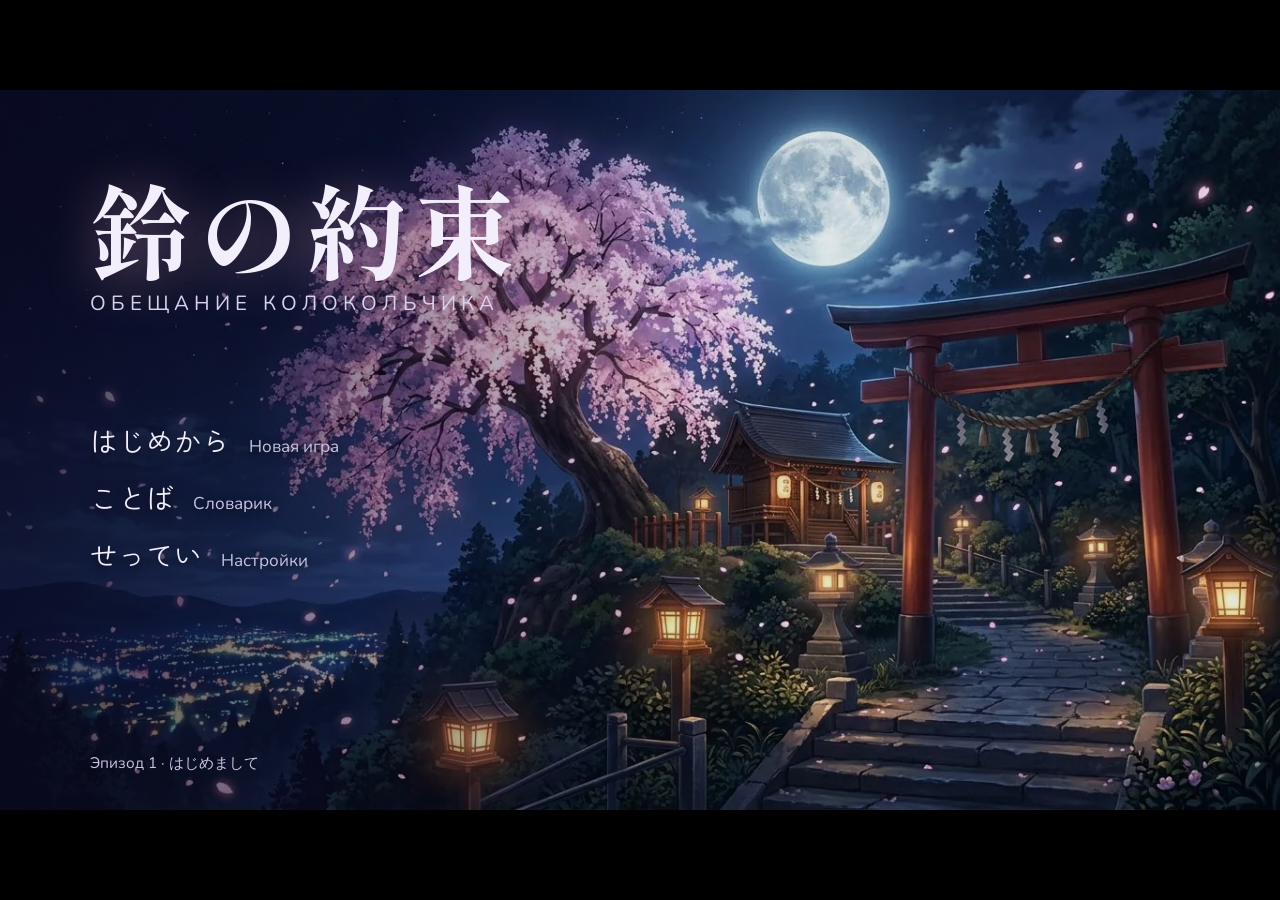
==== web/index.html @ ab4a9715 "Add playable episode 1: engine, episode data, web assets Co-Authored-By: Claude Opus 5.5 <noreply@an" ====
<!doctype html>
<html lang="ru">
<head>
<meta charset="utf-8">
<meta name="viewport" content="width=device-width, initial-scale=1, viewport-fit=cover">
<title>鈴の約束 · Обещание колокольчика</title>
<meta name="description" content="Визуальная новелла: история о колокольчике, дружбе и Японии — с простым японским.">
<link rel="preconnect" href="https://fonts.googleapis.com">
<link rel="preconnect" href="https://fonts.gstatic.com" crossorigin>
<link rel="stylesheet" href="https://fonts.googleapis.com/css2?family=Shippori+Mincho:wght@700;800&family=Zen+Maru+Gothic:wght@500;700&family=Klee+One:wght@600&family=Nunito:ital,wght@0,500;0,700;0,800;1,500&display=swap">
<link rel="stylesheet" href="css/game.css">
</head>
<body>
<div id="stage" aria-live="polite">
  <div id="game">
    <!-- фон: два слоя для плавной смены -->
    <div class="bg" id="bgA"></div>
    <div class="bg" id="bgB"></div>
    <div id="grain"></div>
    <div id="sprites"></div>

    <!-- верхние кнопки -->
    <div id="hud" hidden>
      <div id="sceneTag"></div>
      <div class="hud-btns">
        <button class="round" id="btnLog" title="История реплик" aria-label="История реплик">履歴</button>
        <button class="round" id="btnMenu" title="Меню" aria-label="Меню">☰</button>
      </div>
    </div>

    <!-- окно диалога -->
    <div id="dialog" hidden>
      <div id="nameTag" hidden></div>
      <div id="lineJp" lang="ja"></div>
      <div id="lineRu"></div>
      <div class="dlg-ctrls">
        <span id="nextMark">▼</span>
        <button id="btnVoice" title="Озвучить ещё раз" aria-label="Озвучить ещё раз" lang="ja">音</button>
        <button id="btnTr" title="Перевод" aria-label="Перевод" lang="ja">訳</button>
      </div>
    </div>

    <div id="choices" hidden></div>
    <div id="pick" hidden></div>
    <div id="signCard" hidden></div>
    <div id="sceneCard" hidden><div class="sc-main"></div><div class="sc-sub"></div></div>
    <div id="toast" hidden></div>
    <div id="wordCard" hidden></div>

    <!-- титульный экран -->
    <section id="title" class="screen">
      <div class="petals" aria-hidden="true"></div>
      <div class="title-block">
        <h1 lang="ja">鈴の約束</h1>
        <p>Обещание колокольчика</p>
      </div>
      <nav class="title-menu">
        <button id="tNew"><span lang="ja">はじめから</span><small>Новая игра</small></button>
        <button id="tCont" hidden><span lang="ja">つづきから</span><small id="tContSub">Продолжить</small></button>
        <button id="tWords"><span lang="ja">ことば</span><small>Словарик</small></button>
        <button id="tSettings"><span lang="ja">せってい</span><small>Настройки</small></button>
      </nav>
      <div class="title-foot">Эпизод 1 · はじめまして</div>
    </section>

    <!-- имя героя -->
    <section id="nameScreen" class="screen" hidden>
      <div class="panel name-panel">
        <h2 lang="ja">あなたの なまえは？</h2>
        <p class="muted">Как тебя зовут?</p>
        <label for="nameInput">Имя</label>
        <input id="nameInput" maxlength="16" autocomplete="off" placeholder="Например, Анна">
        <div class="kana-row">
          <div>
            <div class="muted small">По-японски</div>
            <div id="kanaPreview" lang="ja">アンナ</div>
          </div>
          <button class="link" id="kanaEditBtn">изменить</button>
        </div>
        <input id="kanaInput" lang="ja" maxlength="12" hidden>
        <div class="seg" role="radiogroup" aria-label="Кто ты">
          <button id="gF" class="on" role="radio" aria-checked="true">я девочка</button>
          <button id="gM" role="radio" aria-checked="false">я мальчик</button>
        </div>
        <div class="row-end">
          <button class="ghost" id="nameBack">Назад</button>
          <button class="primary" id="nameGo">Начать</button>
        </div>
      </div>
    </section>

    <!-- письмо Ханы -->
    <section id="letter" class="overlay" hidden>
      <div class="paper" lang="ja"></div>
      <div class="letter-hint">Нажми, чтобы закрыть</div>
    </section>

    <!-- конец эпизода -->
    <section id="ending" class="screen" hidden>
      <div class="panel end-panel">
        <div class="end-kicker" lang="ja">第1話 おわり</div>
        <h2>Конец первого эпизода</h2>
        <div class="friends"></div>
        <p class="teaser"></p>
        <div class="row-end">
          <button class="ghost" id="endWords">Словарик</button>
          <button class="ghost" id="endAgain">Сыграть заново</button>
          <button class="primary" id="endMenu">В главное меню</button>
        </div>
      </div>
    </section>

    <!-- общие окна -->
    <section id="modal" class="overlay" hidden>
      <div class="panel modal-panel">
        <div class="modal-head"><h2 id="modalTitle"></h2><button class="round" id="modalClose" aria-label="Закрыть">×</button></div>
        <div id="modalBody"></div>
      </div>
    </section>

  </div>
</div>
<div id="rotate" aria-hidden="true">Поверни телефон горизонтально ↻</div>
<script src="js/words.js"></script>
<script src="js/ep01.js"></script>
<script src="js/engine.js"></script>
</body>
</html>
---- web/css/game.css ----
/* 鈴の約束 — ночная весенняя палитра. Сцена 16:9, все размеры в единицах контейнера (cqw). */
:root {
  --night: #0f0d24;
  --panel: rgba(20, 17, 46, .92);
  --panel-2: rgba(30, 26, 64, .95);
  --ink: #f2eefb;
  --muted: #aaa4cc;
  --line: rgba(242, 238, 251, .14);
  --sakura: #f5a9c1;
  --sakura-ink: #3d1529;
  --bell: #ecc86a;
  --paper: #f5ecdb;
  --paper-ink: #3a2e28;
  --f-title: "Shippori Mincho", "Hiragino Mincho ProN", "Yu Mincho", serif;
  --f-jp: "Zen Maru Gothic", "Hiragino Maru Gothic ProN", "Noto Sans JP", sans-serif;
  --f-ru: "Nunito", "Segoe UI", system-ui, sans-serif;
  color-scheme: dark;
}
* { box-sizing: border-box; -webkit-tap-highlight-color: transparent; }
html, body { margin: 0; height: 100%; background: #000; color: var(--ink); overflow: hidden; }
body { display: grid; place-items: center; font-family: var(--f-ru); }
button { font: inherit; color: inherit; cursor: pointer; }
button:focus-visible, input:focus-visible { outline: .15em solid var(--bell); outline-offset: .1em; }
[hidden] { display: none !important; }

#stage {
  position: relative; width: min(100vw, calc(100dvh * 16 / 9)); aspect-ratio: 16 / 9;
  container-type: size; overflow: hidden; background: var(--night); user-select: none; -webkit-user-select: none;
}
#game { position: absolute; inset: 0; font-size: 1.6cqw; }

/* ---------- фон ---------- */
.bg { position: absolute; inset: 0; background: center / cover no-repeat; opacity: 0; transition: opacity .8s ease, filter .8s ease; }
.bg.on { opacity: 1; }
#game.sepia .bg { filter: sepia(.55) saturate(.8) brightness(.95); }
#grain {
  position: absolute; inset: 0; pointer-events: none; opacity: 0; transition: opacity .8s;
  background-image: url("data:image/svg+xml,%3Csvg xmlns='http://www.w3.org/2000/svg' width='160' height='160'%3E%3Cfilter id='n'%3E%3CfeTurbulence type='fractalNoise' baseFrequency='.9' numOctaves='2' stitchTiles='stitch'/%3E%3C/filter%3E%3Crect width='100%25' height='100%25' filter='url(%23n)' opacity='.5'/%3E%3C/svg%3E");
  mix-blend-mode: overlay;
}
#game.sepia #grain { opacity: .35; }
#game.sepia #sprites img { filter: sepia(.45) saturate(.85); }

/* ---------- персонажи ---------- */
#sprites { position: absolute; inset: 0; pointer-events: none; }
#sprites img {
  position: absolute; bottom: 0; transform: translateX(-50%); transform-origin: 50% 100%;
  transition: left .5s ease, opacity .45s ease, filter .3s ease; opacity: 0;
}
#sprites img.on { opacity: 1; }
#sprites img.dim { filter: brightness(.6) saturate(.8); }
#sprites img.talk { animation: hop .35s ease; }
@keyframes hop { 40% { transform: translateX(-50%) translateY(-1.2%); } }

/* ---------- верхняя панель ---------- */
#hud { position: absolute; top: 2.5%; left: 2.5%; right: 2.5%; display: flex; justify-content: space-between; align-items: center; z-index: 6; }
#sceneTag { font-family: var(--f-ru); font-size: .8em; background: rgba(15,13,36,.55); border: 1px solid var(--line); border-radius: 2em; padding: .25em .9em; }
.hud-btns { display: flex; gap: .45em; }
.round {
  width: 2.4em; height: 2.4em; border-radius: 50%; display: grid; place-items: center; border: 1px solid var(--line);
  background: rgba(15,13,36,.6); font-family: var(--f-jp); font-size: .85em; padding: 0;
}
.round:hover { border-color: var(--sakura); }

/* ---------- окно диалога ---------- */
#dialog {
  position: absolute; left: 3%; right: 3%; bottom: 3.5%; min-height: 26%; z-index: 5; cursor: pointer;
  background: linear-gradient(180deg, rgba(26,22,58,.9), rgba(15,13,36,.95));
  border: 1px solid rgba(245,169,193,.35); border-radius: 1em; padding: 1.5em 1.6em .7em;
  display: grid; grid-template-rows: auto 1fr auto; gap: .35em;
  box-shadow: 0 1em 3em rgba(0,0,0,.35);
}
#nameTag {
  position: absolute; top: -1.05em; left: 1.3em; background: var(--sakura); color: var(--sakura-ink);
  font-family: var(--f-jp); font-weight: 700; font-size: .95em; padding: .2em 1em; border-radius: .55em;
}
#nameTag.player { background: var(--bell); color: #3a2a0a; }
#nameTag.other { background: #c3bde3; color: #221e40; }
#lineJp { font-family: var(--f-jp); font-size: 1.55em; line-height: 1.75; letter-spacing: .03em; min-height: 1.75em; }
#lineJp.ru { font-family: var(--f-ru); font-size: 1.3em; line-height: 1.5; letter-spacing: 0; }
#lineJp.narr { font-family: var(--f-ru); font-style: italic; font-size: 1.2em; line-height: 1.5; letter-spacing: 0; color: #e2ddf3; }
#lineJp .ch { opacity: 0; }
#lineJp .ch.v { opacity: 1; }
#lineJp .w { border-bottom: .08em dashed rgba(236,200,106,.55); cursor: help; border-radius: .1em; }
#lineJp .w:hover { background: rgba(236,200,106,.15); }
#lineRu { font-family: var(--f-ru); color: var(--muted); font-size: .95em; min-height: 1.3em; }
#lineRu.locked { font-style: italic; opacity: .8; }
.dlg-ctrls { display: flex; gap: .5em; justify-content: flex-end; align-items: center; }
.dlg-ctrls button {
  font-family: var(--f-jp); font-size: .75em; border: 1px solid var(--line); background: transparent;
  border-radius: .45em; padding: .15em .6em; color: var(--muted);
}
.dlg-ctrls button.on { color: var(--sakura); border-color: var(--sakura); }
.dlg-ctrls button:disabled { opacity: .35; cursor: default; }
#nextMark { margin-right: auto; color: var(--sakura); font-size: .9em; opacity: 0; }
#dialog.done #nextMark { opacity: 1; animation: bob 1.1s ease-in-out infinite; }
@keyframes bob { 50% { transform: translateY(.25em); } }

/* ---------- выбор ---------- */
#choices {
  position: absolute; left: 50%; top: 8%; transform: translateX(-50%); width: 66%; z-index: 7;
  display: grid; gap: .6em;
}
#choices button, #pick button {
  text-align: left; background: rgba(15,13,36,.9); border: 1px solid rgba(245,169,193,.45); border-radius: .8em;
  padding: .65em 1em; display: grid; grid-template-columns: 1.7em 1fr; gap: .1em .7em; align-items: center;
  animation: rise .35s ease both;
}
#choices button:hover, #choices button:focus-visible { border-color: var(--sakura); background: rgba(64,30,62,.92); }
#choices .k { grid-row: span 2; width: 1.7em; height: 1.7em; border-radius: 50%; display: grid; place-items: center; background: rgba(245,169,193,.18); color: var(--sakura); font-size: .85em; }
#choices .jp { font-family: var(--f-jp); font-size: 1.15em; }
#choices .ru { font-family: var(--f-ru); font-size: .75em; color: var(--muted); }
@keyframes rise { from { opacity: 0; transform: translateY(.6em); } }

/* мини-задания: «что написано?», «найди табличку» */
#pick { position: absolute; inset: 0; z-index: 7; display: grid; place-content: center; gap: 1.1em; background: rgba(10,8,25,.45); }
#pick .p-prompt { text-align: center; font-size: 1.15em; font-weight: 700; text-shadow: 0 .1em .4em rgba(0,0,0,.6); }
#pick .p-big { text-align: center; font-family: var(--f-jp); font-size: 4em; color: var(--paper); text-shadow: 0 .1em .5em rgba(0,0,0,.6); }
#pick .p-opts { display: flex; gap: .8em; justify-content: center; flex-wrap: wrap; }
#pick button { grid-template-columns: 1fr; text-align: center; min-width: 7em; font-size: 1.2em; }
#pick.signs button {
  font-family: var(--f-jp); font-size: 1.8em; background: #fbf7ee; color: #2a2238; border: .12em solid #d9cfba;
  border-radius: .25em; padding: .4em .9em; box-shadow: 0 .3em .8em rgba(0,0,0,.4); transform: rotate(-1.5deg);
}
#pick.signs button:nth-child(2n) { transform: rotate(1.8deg); }
#pick button.no { animation: shake .4s ease; opacity: .45; }
@keyframes shake { 25% { translate: -.3em 0; } 75% { translate: .3em 0; } }

/* табличка/надпись крупно */
#signCard {
  position: absolute; left: 50%; top: 38%; transform: translate(-50%, -50%) rotate(-1.5deg); z-index: 6; cursor: pointer;
  background: #fffaf0; color: #2a2238; border-radius: .4em; padding: .8em 1.6em; text-align: center;
  box-shadow: 0 .6em 2em rgba(0,0,0,.5); border: .2em solid #f0c7d3; animation: rise .4s ease both;
}
#signCard .s-jp { font-family: var(--f-jp); font-weight: 700; font-size: 2.6em; color: #d6456b; }
#signCard .s-ru { font-family: var(--f-ru); font-size: .9em; color: #7b6a73; margin-top: .2em; }

/* название сцены */
#sceneCard { position: absolute; inset: 0; z-index: 8; display: grid; place-content: center; text-align: center; background: rgba(8,6,20,.55); animation: fade 1.8s ease both; pointer-events: none; }
#sceneCard .sc-main { font-family: var(--f-ru); letter-spacing: .3em; text-transform: uppercase; color: var(--bell); font-size: .9em; }
#sceneCard .sc-sub { font-family: var(--f-title); font-size: 2.6em; margin-top: .2em; }
@keyframes fade { 0% { opacity: 0; } 20%, 75% { opacity: 1; } 100% { opacity: 0; } }

#toast {
  position: absolute; top: 12%; left: 50%; transform: translateX(-50%); z-index: 9; pointer-events: none;
  background: rgba(15,13,36,.9); border: 1px solid var(--sakura); color: var(--sakura); border-radius: 2em;
  padding: .35em 1.1em; font-weight: 700; animation: fade 2s ease both;
}
#toast span { font-family: var(--f-jp); }

/* карточка слова */
#wordCard {
  position: absolute; z-index: 9; left: 50%; bottom: 33%; transform: translateX(-50%); min-width: 32%; max-width: 60%;
  background: var(--paper); color: var(--paper-ink); border-radius: .8em; padding: .8em 1.1em; box-shadow: 0 .6em 2em rgba(0,0,0,.45);
  animation: rise .25s ease both; cursor: pointer;
}
#wordCard .wc-jp { font-family: var(--f-jp); font-weight: 700; font-size: 1.8em; color: #2b2140; }
#wordCard .wc-read { color: #a2577a; font-weight: 700; }
#wordCard .wc-ru { margin-top: .2em; }
#wordCard .wc-row { display: flex; gap: .8em; align-items: baseline; }
#wordCard button { margin-left: auto; border: 1px solid #d8c8ad; background: transparent; border-radius: .4em; padding: .1em .55em; font-family: var(--f-jp); }

/* ---------- экраны ---------- */
.screen { position: absolute; inset: 0; z-index: 20; }
#title { background: url("../img/bg/menu.webp") center / cover; }
#title::after { content: ""; position: absolute; inset: 0; background: linear-gradient(90deg, rgba(10,8,30,.75), rgba(10,8,30,.1) 55%); pointer-events: none; }
.title-block { position: absolute; left: 7%; top: 12%; z-index: 2; }
.title-block h1 { margin: 0; font-family: var(--f-title); font-weight: 800; font-size: 5em; line-height: 1; letter-spacing: .06em; text-shadow: 0 .05em .5em rgba(245,169,193,.45); }
.title-block p { margin: .5em 0 0; color: #d8d2ee; letter-spacing: .25em; text-transform: uppercase; font-size: 1em; }
.title-menu { position: absolute; left: 7%; top: 45%; z-index: 2; display: grid; gap: .3em; }
.title-menu button { background: none; border: 0; padding: .2em 0; display: flex; align-items: baseline; gap: .7em; text-align: left; font-family: var(--f-jp); font-size: 1.35em; color: var(--ink); text-shadow: 0 .1em .4em rgba(0,0,0,.6); }
.title-menu button small { font-family: var(--f-ru); font-size: .62em; color: #c9c3e3; }
.title-menu button:hover, .title-menu button:focus-visible { color: var(--sakura); outline: none; }
.title-menu button:hover::before, .title-menu button:focus-visible::before { content: ""; width: .45em; height: .45em; background: var(--sakura); transform: rotate(45deg); margin-left: -1em; align-self: center; }
.title-foot { position: absolute; left: 7%; bottom: 5%; z-index: 2; font-size: .75em; color: #c9c3e3; }
.petals span { position: absolute; top: -4%; width: .9em; height: .6em; background: var(--sakura); border-radius: 100% 0 100% 0; opacity: .85; z-index: 1; animation: petal linear infinite; }
@keyframes petal { to { transform: translate(-8em, 60cqw) rotate(600deg); } }

.panel { background: var(--panel); border: 1px solid var(--line); border-radius: 1em; padding: 1.4em 1.8em; box-shadow: 0 1em 3em rgba(0,0,0,.4); }
.panel h2 { margin: 0; font-family: var(--f-title); font-size: 1.8em; }
.muted { color: var(--muted); }
.small { font-size: .75em; }
#nameScreen { background: url("../img/bg/menu.webp") center / cover; display: grid; place-items: center; }
#nameScreen::before { content: ""; position: absolute; inset: 0; background: rgba(10,8,30,.55); }
.name-panel { position: relative; width: 46%; display: grid; gap: .55em; }
.name-panel p { margin: 0 0 .4em; }
.name-panel label { font-size: .8em; color: var(--muted); }
.name-panel input { font: inherit; font-size: 1.2em; padding: .45em .7em; border-radius: .5em; border: 1px solid var(--line); background: rgba(255,255,255,.06); color: var(--ink); }
.kana-row { display: flex; align-items: end; justify-content: space-between; margin-top: .3em; }
#kanaPreview { font-family: var(--f-jp); font-size: 2.2em; color: var(--sakura); letter-spacing: .08em; min-height: 1.2em; }
button.link { background: none; border: 0; color: var(--muted); text-decoration: underline; font-size: .8em; }
.seg { display: flex; gap: .4em; margin-top: .4em; }
.seg button { border: 1px solid var(--line); background: transparent; border-radius: .5em; padding: .35em .9em; font-size: .9em; }
.seg button.on { border-color: var(--sakura); color: var(--sakura); }
.row-end { display: flex; gap: .6em; justify-content: flex-end; margin-top: .8em; flex-wrap: wrap; }
.primary { background: var(--sakura); color: var(--sakura-ink); border: 0; border-radius: .6em; padding: .5em 1.3em; font-weight: 800; }
.ghost { background: transparent; border: 1px solid var(--line); border-radius: .6em; padding: .5em 1.1em; }
.primary:hover { filter: brightness(1.07); }
.ghost:hover { border-color: var(--sakura); }

/* письмо */
.overlay { position: absolute; inset: 0; z-index: 30; background: rgba(8,6,20,.6); display: grid; place-items: center; }
#letter { cursor: pointer; }
.paper {
  width: 46%; min-height: 78%; background: var(--paper); color: var(--paper-ink); padding: 1.6em 2em; border-radius: .3em;
  box-shadow: 0 1.2em 3em rgba(0,0,0,.55); transform: rotate(-1deg);
  background-image: repeating-linear-gradient(180deg, transparent 0 2.35em, rgba(160,120,100,.18) 2.35em calc(2.35em + 1px));
}
.paper p { margin: 0; font-size: 1.35em; line-height: 1.75; font-family: "Klee One", var(--f-jp); }
.paper .blur { filter: blur(.2em); opacity: .7; }
.paper .known { background: rgba(236,200,106,.5); border-radius: .2em; padding: 0 .1em; }
.paper .sign { text-align: right; }
.letter-hint { position: absolute; bottom: 4%; color: var(--muted); font-size: .8em; }

/* конец эпизода */
#ending { background: url("../img/bg/room-night.webp") center / cover; display: grid; place-items: center; }
#ending::before { content: ""; position: absolute; inset: 0; background: rgba(10,8,30,.55); }
.end-panel { position: relative; width: 52%; }
.end-kicker { font-family: var(--f-jp); color: var(--bell); letter-spacing: .2em; }
.friends { display: grid; grid-template-columns: repeat(auto-fill, minmax(10em, 1fr)); gap: .5em .9em; margin: 1em 0; }
.friend { display: flex; align-items: center; gap: .6em; }
.friend img { width: 2.6em; height: 2.6em; object-fit: cover; object-position: 50% 6%; border-radius: 50%; background: rgba(255,255,255,.08); border: 1px solid var(--line); }
.friend .hearts { color: var(--sakura); letter-spacing: .1em; }
.friend .nm { font-family: var(--f-jp); font-size: .9em; }
.teaser { font-style: italic; color: #d8d2ee; margin: .4em 0 0; }

/* общие окна: словарик, история, настройки, меню */
.modal-panel { width: 62%; max-height: 82%; display: grid; grid-template-rows: auto 1fr; }
.modal-head { display: flex; justify-content: space-between; align-items: center; margin-bottom: .6em; }
#modalBody { overflow: auto; padding-right: .3em; }
.words { display: grid; grid-template-columns: repeat(auto-fill, minmax(14em, 1fr)); gap: .5em; }
.word { border: 1px solid var(--line); border-radius: .6em; padding: .45em .7em; background: rgba(255,255,255,.03); }
.word .wj { font-family: var(--f-jp); font-size: 1.2em; }
.word .wr { color: var(--sakura); font-size: .8em; margin-left: .4em; }
.word .wm { color: var(--muted); font-size: .8em; }
.word.secret .wm { font-style: italic; }
.log-item { padding: .45em 0; border-bottom: 1px solid var(--line); }
.log-item .lw { font-family: var(--f-jp); color: var(--sakura); font-size: .8em; }
.log-item .lj { font-family: var(--f-jp); }
.log-item .lr { color: var(--muted); font-size: .85em; }
.set-row { display: flex; justify-content: space-between; align-items: center; gap: 1em; padding: .5em 0; border-bottom: 1px solid var(--line); }
.set-row .seg { margin: 0; }
.menu-list { display: grid; gap: .5em; }
.menu-list button { text-align: left; }

#rotate { display: none; }
@media (orientation: portrait) and (max-width: 700px) {
  #rotate { display: grid; position: fixed; left: 0; right: 0; top: calc(50% + 31vw); place-items: center; color: var(--muted); font-size: 14px; }
}
@media (prefers-reduced-motion: reduce) {
  *, *::before, *::after { animation-duration: .01ms !important; animation-iteration-count: 1 !important; transition-duration: .01ms !important; }
}
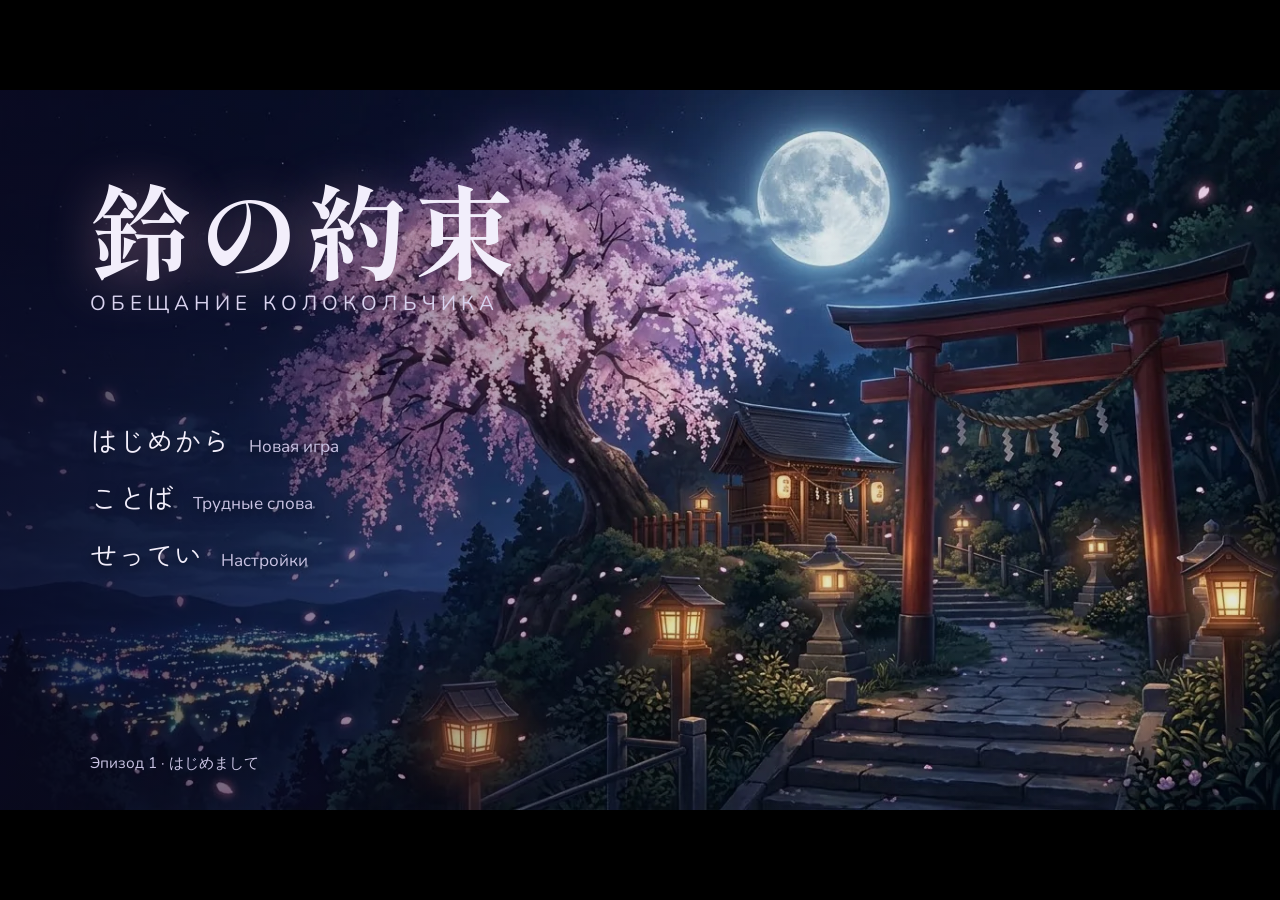
==== commit cc5969f4: "Episode 1: everyday dialogue, no translations, Animalese-style voices - Rewrite episode as everyday " ====
--- a/web/index.html
+++ b/web/index.html
@@ -32,12 +32,7 @@
     <div id="dialog" hidden>
       <div id="nameTag" hidden></div>
       <div id="lineJp" lang="ja"></div>
-      <div id="lineRu"></div>
-      <div class="dlg-ctrls">
-        <span id="nextMark">▼</span>
-        <button id="btnVoice" title="Озвучить ещё раз" aria-label="Озвучить ещё раз" lang="ja">音</button>
-        <button id="btnTr" title="Перевод" aria-label="Перевод" lang="ja">訳</button>
-      </div>
+      <div class="dlg-ctrls"><span id="nextMark">▼</span></div>
     </div>
 
     <div id="choices" hidden></div>
@@ -57,7 +52,7 @@
       <nav class="title-menu">
         <button id="tNew"><span lang="ja">はじめから</span><small>Новая игра</small></button>
         <button id="tCont" hidden><span lang="ja">つづきから</span><small id="tContSub">Продолжить</small></button>
-        <button id="tWords"><span lang="ja">ことば</span><small>Словарик</small></button>
+        <button id="tWords"><span lang="ja">ことば</span><small>Трудные слова</small></button>
         <button id="tSettings"><span lang="ja">せってい</span><small>Настройки</small></button>
       </nav>
       <div class="title-foot">Эпизод 1 · はじめまして</div>
@@ -103,7 +98,7 @@
         <div class="friends"></div>
         <p class="teaser"></p>
         <div class="row-end">
-          <button class="ghost" id="endWords">Словарик</button>
+          <button class="ghost" id="endWords">Трудные слова</button>
           <button class="ghost" id="endAgain">Сыграть заново</button>
           <button class="primary" id="endMenu">В главное меню</button>
         </div>
--- a/web/css/game.css
+++ b/web/css/game.css
@@ -39,6 +39,7 @@
   mix-blend-mode: overlay;
 }
 #game.sepia #grain { opacity: .35; }
+#game.dim .bg { filter: brightness(.4) blur(.25em) saturate(.8); }
 #game.sepia #sprites img { filter: sepia(.45) saturate(.85); }
 
 /* ---------- персонажи ---------- */
@@ -67,7 +68,7 @@
   position: absolute; left: 3%; right: 3%; bottom: 3.5%; min-height: 26%; z-index: 5; cursor: pointer;
   background: linear-gradient(180deg, rgba(26,22,58,.9), rgba(15,13,36,.95));
   border: 1px solid rgba(245,169,193,.35); border-radius: 1em; padding: 1.5em 1.6em .7em;
-  display: grid; grid-template-rows: auto 1fr auto; gap: .35em;
+  display: grid; grid-template-rows: 1fr auto; gap: .35em;
   box-shadow: 0 1em 3em rgba(0,0,0,.35);
 }
 #nameTag {
@@ -81,7 +82,8 @@
 #lineJp.narr { font-family: var(--f-ru); font-style: italic; font-size: 1.2em; line-height: 1.5; letter-spacing: 0; color: #e2ddf3; }
 #lineJp .ch { opacity: 0; }
 #lineJp .ch.v { opacity: 1; }
-#lineJp .w { border-bottom: .08em dashed rgba(236,200,106,.55); cursor: help; border-radius: .1em; }
+#lineJp .w { border-bottom: .08em dashed transparent; border-radius: .1em; }
+#dialog.done #lineJp .w { border-bottom-color: rgba(236,200,106,.6); cursor: help; }
 #lineJp .w:hover { background: rgba(236,200,106,.15); }
 #lineRu { font-family: var(--f-ru); color: var(--muted); font-size: .95em; min-height: 1.3em; }
 #lineRu.locked { font-style: italic; opacity: .8; }
@@ -202,12 +204,12 @@
 .overlay { position: absolute; inset: 0; z-index: 30; background: rgba(8,6,20,.6); display: grid; place-items: center; }
 #letter { cursor: pointer; }
 .paper {
-  width: 46%; min-height: 78%; background: var(--paper); color: var(--paper-ink); padding: 1.6em 2em; border-radius: .3em;
+  width: 52%; min-height: 78%; background: var(--paper); color: var(--paper-ink); padding: 1.6em 2em; border-radius: .3em;
   box-shadow: 0 1.2em 3em rgba(0,0,0,.55); transform: rotate(-1deg);
   background-image: repeating-linear-gradient(180deg, transparent 0 2.35em, rgba(160,120,100,.18) 2.35em calc(2.35em + 1px));
 }
-.paper p { margin: 0; font-size: 1.35em; line-height: 1.75; font-family: "Klee One", var(--f-jp); }
-.paper .blur { filter: blur(.2em); opacity: .7; }
+.paper p { margin: 0; font-size: 1.2em; line-height: 1.75; font-family: "Klee One", var(--f-jp); }
+.paper .blur { filter: blur(.22em); opacity: .65; }
 .paper .known { background: rgba(236,200,106,.5); border-radius: .2em; padding: 0 .1em; }
 .paper .sign { text-align: right; }
 .letter-hint { position: absolute; bottom: 4%; color: var(--muted); font-size: .8em; }
